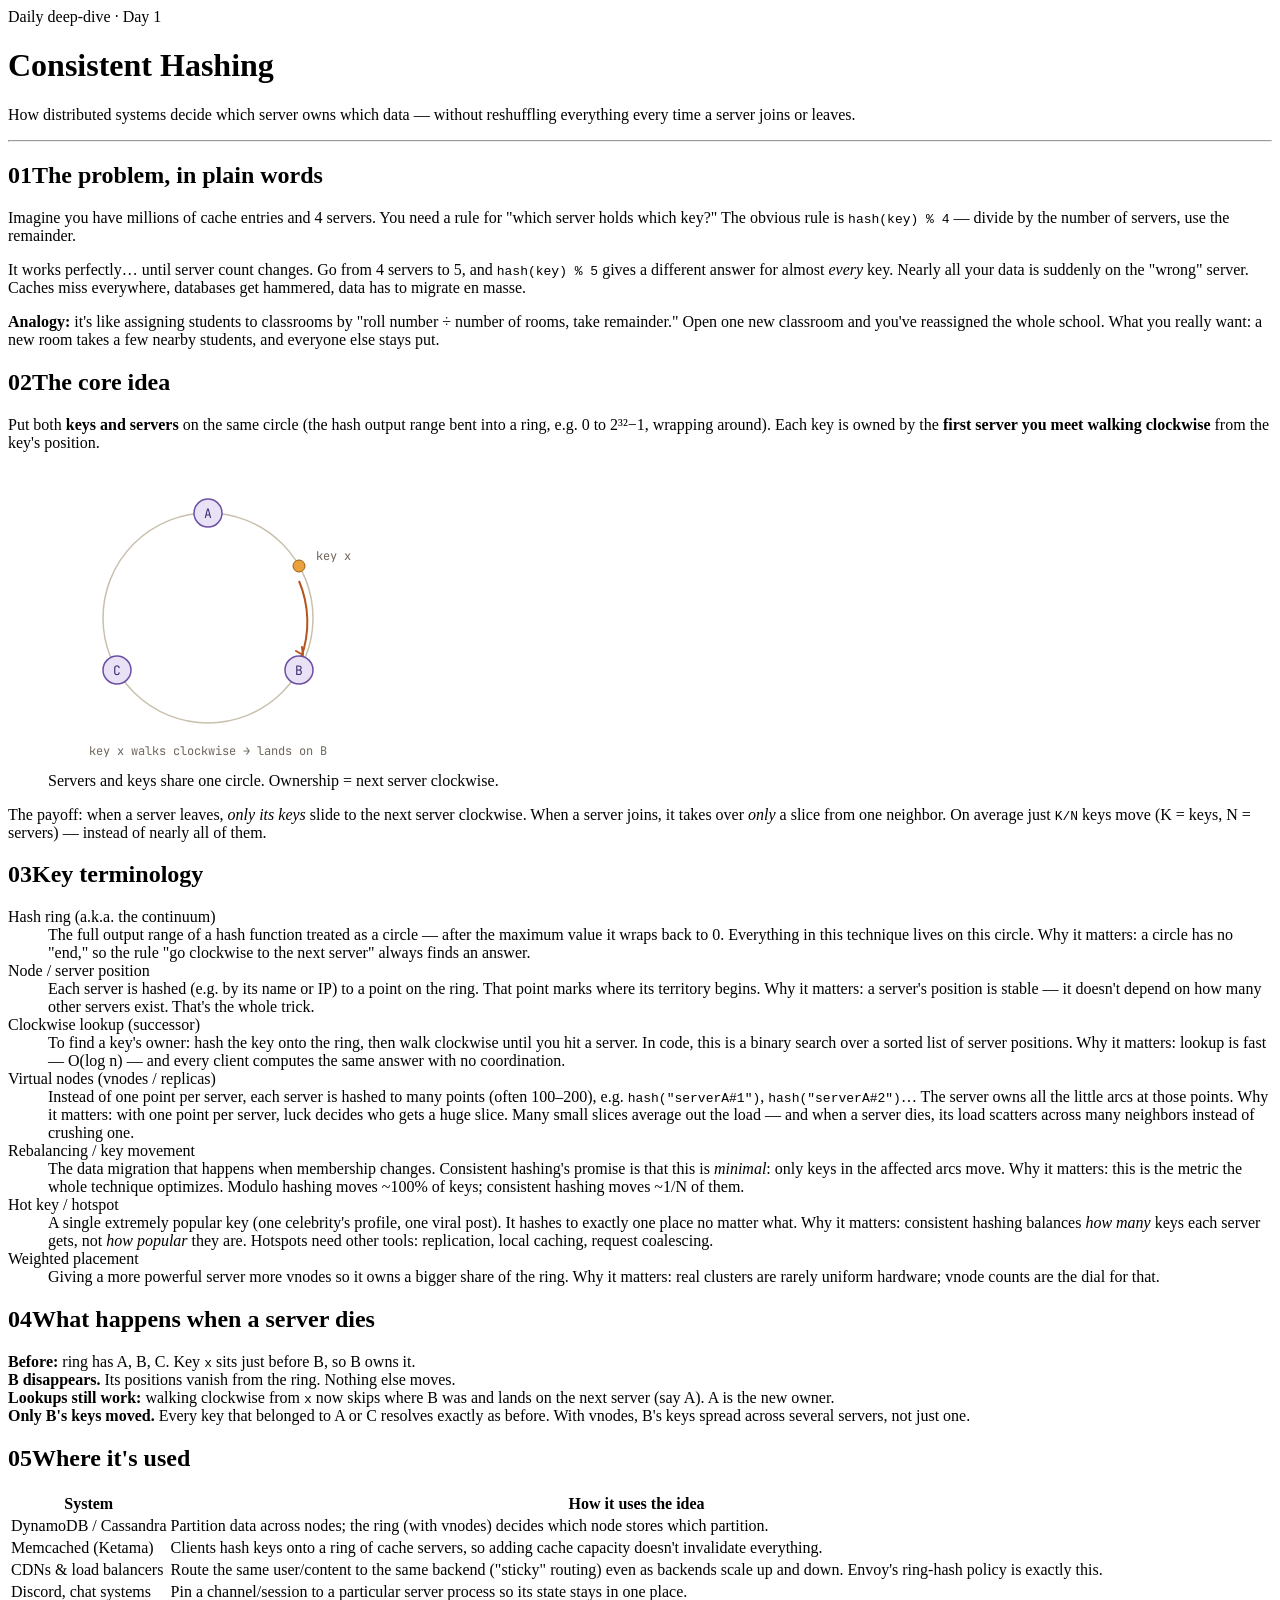
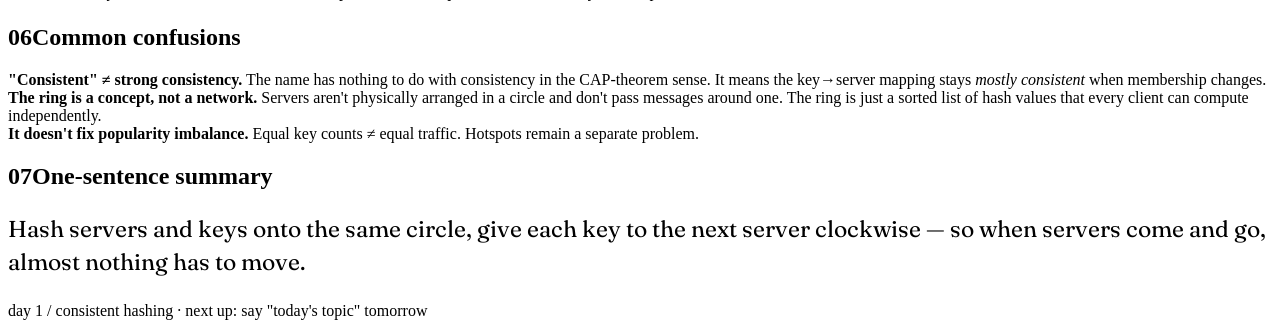
==== 01-consistent-hashing.html @ d34bf7d4 "Added nva files" ====
<!DOCTYPE html>
<html lang="en">
<head>
<meta charset="UTF-8">
<meta name="viewport" content="width=device-width, initial-scale=1.0">
<title>Consistent Hashing</title>
<link rel="preconnect" href="https://fonts.googleapis.com">
<link href="https://fonts.googleapis.com/css2?family=Fraunces:opsz,wght@9..144,400;9..144,600;9..144,700&family=Newsreader:ital,opsz,wght@0,6..72,400;0,6..72,500;1,6..72,400&family=JetBrains+Mono:wght@400;500&display=swap" rel="stylesheet">
  <link rel="stylesheet" href="assets/base.css">
<link rel="stylesheet" href="assets/nav.css">
</head>
<body>
<div class="page">

  <div class="kicker">Daily deep-dive · Day 1</div>
  <h1>Consistent Hashing</h1>
  <p class="lede">How distributed systems decide which server owns which data — without reshuffling everything every time a server joins or leaves.</p>

  <hr class="divider">

  <h2><span class="num">01</span>The problem, in plain words</h2>
  <p>Imagine you have millions of cache entries and 4 servers. You need a rule for "which server holds which key?" The obvious rule is <code>hash(key) % 4</code> — divide by the number of servers, use the remainder.</p>
  <p>It works perfectly… until server count changes. Go from 4 servers to 5, and <code>hash(key) % 5</code> gives a different answer for almost <em>every</em> key. Nearly all your data is suddenly on the "wrong" server. Caches miss everywhere, databases get hammered, data has to migrate en masse.</p>
  <div class="analogy">
    <strong>Analogy:</strong> it's like assigning students to classrooms by "roll number ÷ number of rooms, take remainder." Open one new classroom and you've reassigned the whole school. What you really want: a new room takes a few nearby students, and everyone else stays put.
  </div>

  <h2><span class="num">02</span>The core idea</h2>
  <p>Put both <strong>keys and servers</strong> on the same circle (the hash output range bent into a ring, e.g. 0 to 2³²−1, wrapping around). Each key is owned by the <strong>first server you meet walking clockwise</strong> from the key's position.</p>

  <figure>
    <svg width="320" height="300" viewBox="0 0 320 300" role="img" aria-label="Hash ring with three servers and two keys">
      <circle cx="160" cy="150" r="105" fill="none" stroke="#c9c0ae" stroke-width="1.5"/>
      <path d="M251 113 A105 105 0 0 1 253 190" fill="none" stroke="#b4541e" stroke-width="2"/>
      <path d="M255 187 l-7 -4 m7 4 l-1 -8" stroke="#b4541e" stroke-width="2" fill="none" stroke-linecap="round"/>
      <circle cx="160" cy="45" r="14" fill="#e9e1f5" stroke="#6a4fa3" stroke-width="1.5"/>
      <text x="160" y="50" text-anchor="middle" font-family="JetBrains Mono" font-size="13" fill="#3f2d70">A</text>
      <circle cx="251" cy="202" r="14" fill="#e9e1f5" stroke="#6a4fa3" stroke-width="1.5"/>
      <text x="251" y="207" text-anchor="middle" font-family="JetBrains Mono" font-size="13" fill="#3f2d70">B</text>
      <circle cx="69" cy="202" r="14" fill="#e9e1f5" stroke="#6a4fa3" stroke-width="1.5"/>
      <text x="69" y="207" text-anchor="middle" font-family="JetBrains Mono" font-size="13" fill="#3f2d70">C</text>
      <circle cx="251" cy="98" r="6" fill="#e8a13c" stroke="#9a6010" stroke-width="1"/>
      <text x="268" y="92" font-family="JetBrains Mono" font-size="12" fill="#6f675c">key x</text>
      <text x="160" y="287" text-anchor="middle" font-family="JetBrains Mono" font-size="12" fill="#6f675c">key x walks clockwise → lands on B</text>
    </svg>
    <figcaption>Servers and keys share one circle. Ownership = next server clockwise.</figcaption>
  </figure>

  <p>The payoff: when a server leaves, <em>only its keys</em> slide to the next server clockwise. When a server joins, it takes over <em>only</em> a slice from one neighbor. On average just <code>K/N</code> keys move (K = keys, N = servers) — instead of nearly all of them.</p>

  <h2><span class="num">03</span>Key terminology</h2>
  <dl class="term-grid">
    <div class="term">
      <dt>Hash ring <span class="pron">(a.k.a. the continuum)</span></dt>
      <dd>The full output range of a hash function treated as a circle — after the maximum value it wraps back to 0. Everything in this technique lives on this circle.
      <span class="so-what">Why it matters: a circle has no "end," so the rule "go clockwise to the next server" always finds an answer.</span></dd>
    </div>
    <div class="term">
      <dt>Node / server position</dt>
      <dd>Each server is hashed (e.g. by its name or IP) to a point on the ring. That point marks where its territory begins.
      <span class="so-what">Why it matters: a server's position is stable — it doesn't depend on how many other servers exist. That's the whole trick.</span></dd>
    </div>
    <div class="term">
      <dt>Clockwise lookup <span class="pron">(successor)</span></dt>
      <dd>To find a key's owner: hash the key onto the ring, then walk clockwise until you hit a server. In code, this is a binary search over a sorted list of server positions.
      <span class="so-what">Why it matters: lookup is fast — O(log n) — and every client computes the same answer with no coordination.</span></dd>
    </div>
    <div class="term">
      <dt>Virtual nodes <span class="pron">(vnodes / replicas)</span></dt>
      <dd>Instead of one point per server, each server is hashed to many points (often 100–200), e.g. <code>hash("serverA#1")</code>, <code>hash("serverA#2")</code>… The server owns all the little arcs at those points.
      <span class="so-what">Why it matters: with one point per server, luck decides who gets a huge slice. Many small slices average out the load — and when a server dies, its load scatters across many neighbors instead of crushing one.</span></dd>
    </div>
    <div class="term">
      <dt>Rebalancing / key movement</dt>
      <dd>The data migration that happens when membership changes. Consistent hashing's promise is that this is <em>minimal</em>: only keys in the affected arcs move.
      <span class="so-what">Why it matters: this is the metric the whole technique optimizes. Modulo hashing moves ~100% of keys; consistent hashing moves ~1/N of them.</span></dd>
    </div>
    <div class="term">
      <dt>Hot key / hotspot</dt>
      <dd>A single extremely popular key (one celebrity's profile, one viral post). It hashes to exactly one place no matter what.
      <span class="so-what">Why it matters: consistent hashing balances <em>how many</em> keys each server gets, not <em>how popular</em> they are. Hotspots need other tools: replication, local caching, request coalescing.</span></dd>
    </div>
    <div class="term">
      <dt>Weighted placement</dt>
      <dd>Giving a more powerful server more vnodes so it owns a bigger share of the ring.
      <span class="so-what">Why it matters: real clusters are rarely uniform hardware; vnode counts are the dial for that.</span></dd>
    </div>
  </dl>

  <h2><span class="num">04</span>What happens when a server dies</h2>
  <div class="steps">
    <div class="step"><div class="body"><strong>Before:</strong> ring has A, B, C. Key <code>x</code> sits just before B, so B owns it.</div></div>
    <div class="step"><div class="body"><strong>B disappears.</strong> Its positions vanish from the ring. Nothing else moves.</div></div>
    <div class="step"><div class="body"><strong>Lookups still work:</strong> walking clockwise from <code>x</code> now skips where B was and lands on the next server (say A). A is the new owner.</div></div>
    <div class="step"><div class="body"><strong>Only B's keys moved.</strong> Every key that belonged to A or C resolves exactly as before. With vnodes, B's keys spread across several servers, not just one.</div></div>
  </div>

  <h2><span class="num">05</span>Where it's used</h2>
  <table>
    <tr><th>System</th><th>How it uses the idea</th></tr>
    <tr><td>DynamoDB / Cassandra</td><td>Partition data across nodes; the ring (with vnodes) decides which node stores which partition.</td></tr>
    <tr><td>Memcached (Ketama)</td><td>Clients hash keys onto a ring of cache servers, so adding cache capacity doesn't invalidate everything.</td></tr>
    <tr><td>CDNs &amp; load balancers</td><td>Route the same user/content to the same backend ("sticky" routing) even as backends scale up and down. Envoy's ring-hash policy is exactly this.</td></tr>
    <tr><td>Discord, chat systems</td><td>Pin a channel/session to a particular server process so its state stays in one place.</td></tr>
  </table>

  <h2><span class="num">06</span>Common confusions</h2>
  <div class="pitfall"><strong>"Consistent" ≠ strong consistency.</strong> The name has nothing to do with consistency in the CAP-theorem sense. It means the key→server mapping stays <em>mostly consistent</em> when membership changes.</div>
  <div class="pitfall"><strong>The ring is a concept, not a network.</strong> Servers aren't physically arranged in a circle and don't pass messages around one. The ring is just a sorted list of hash values that every client can compute independently.</div>
  <div class="pitfall"><strong>It doesn't fix popularity imbalance.</strong> Equal key counts ≠ equal traffic. Hotspots remain a separate problem.</div>

  <h2><span class="num">07</span>One-sentence summary</h2>
  <p style="font-family:'Fraunces',serif; font-size:23px; line-height:1.45;">Hash servers and keys onto the same circle, give each key to the next server clockwise — so when servers come and go, almost nothing has to move.</p>

  <div class="footer-note">day 1 / consistent hashing · next up: say "today's topic" tomorrow</div>

</div>
<script src="assets/topics.js"></script>
<script src="assets/nav.js"></script>
</body>
</html>
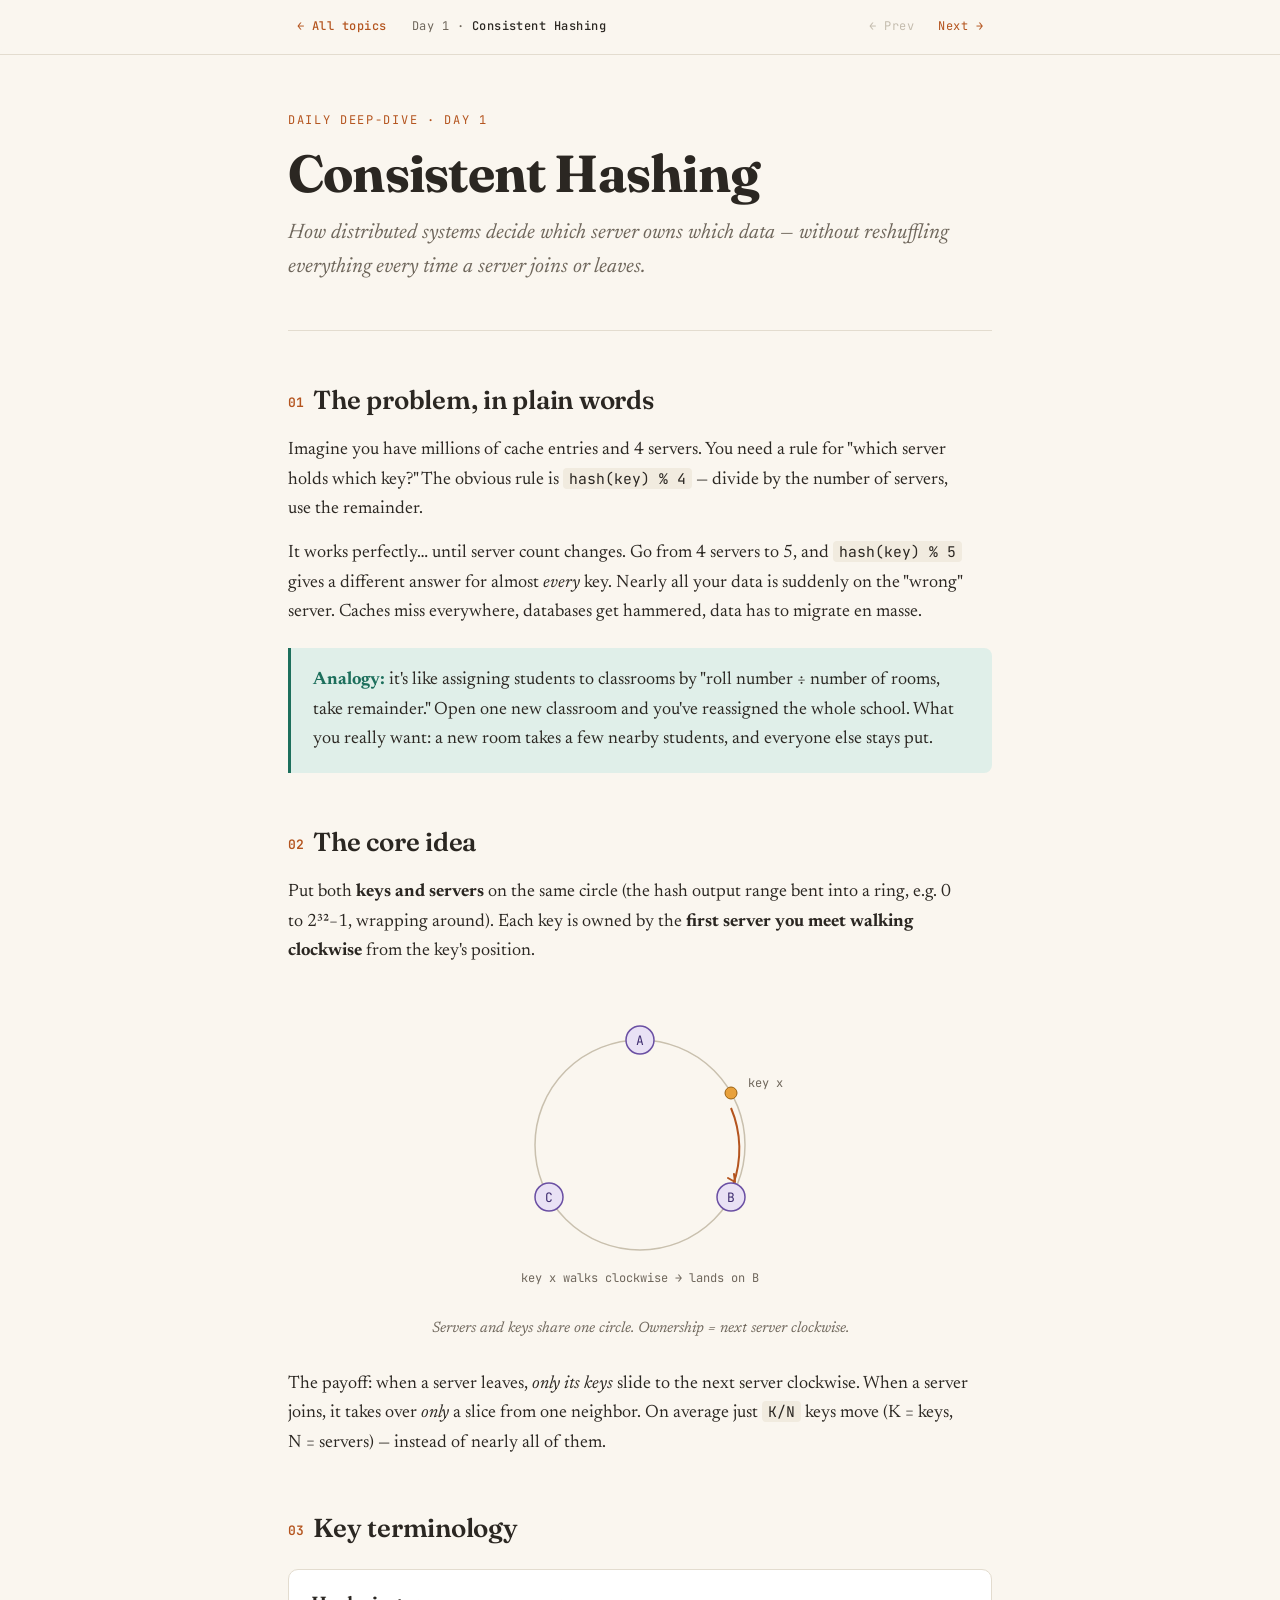
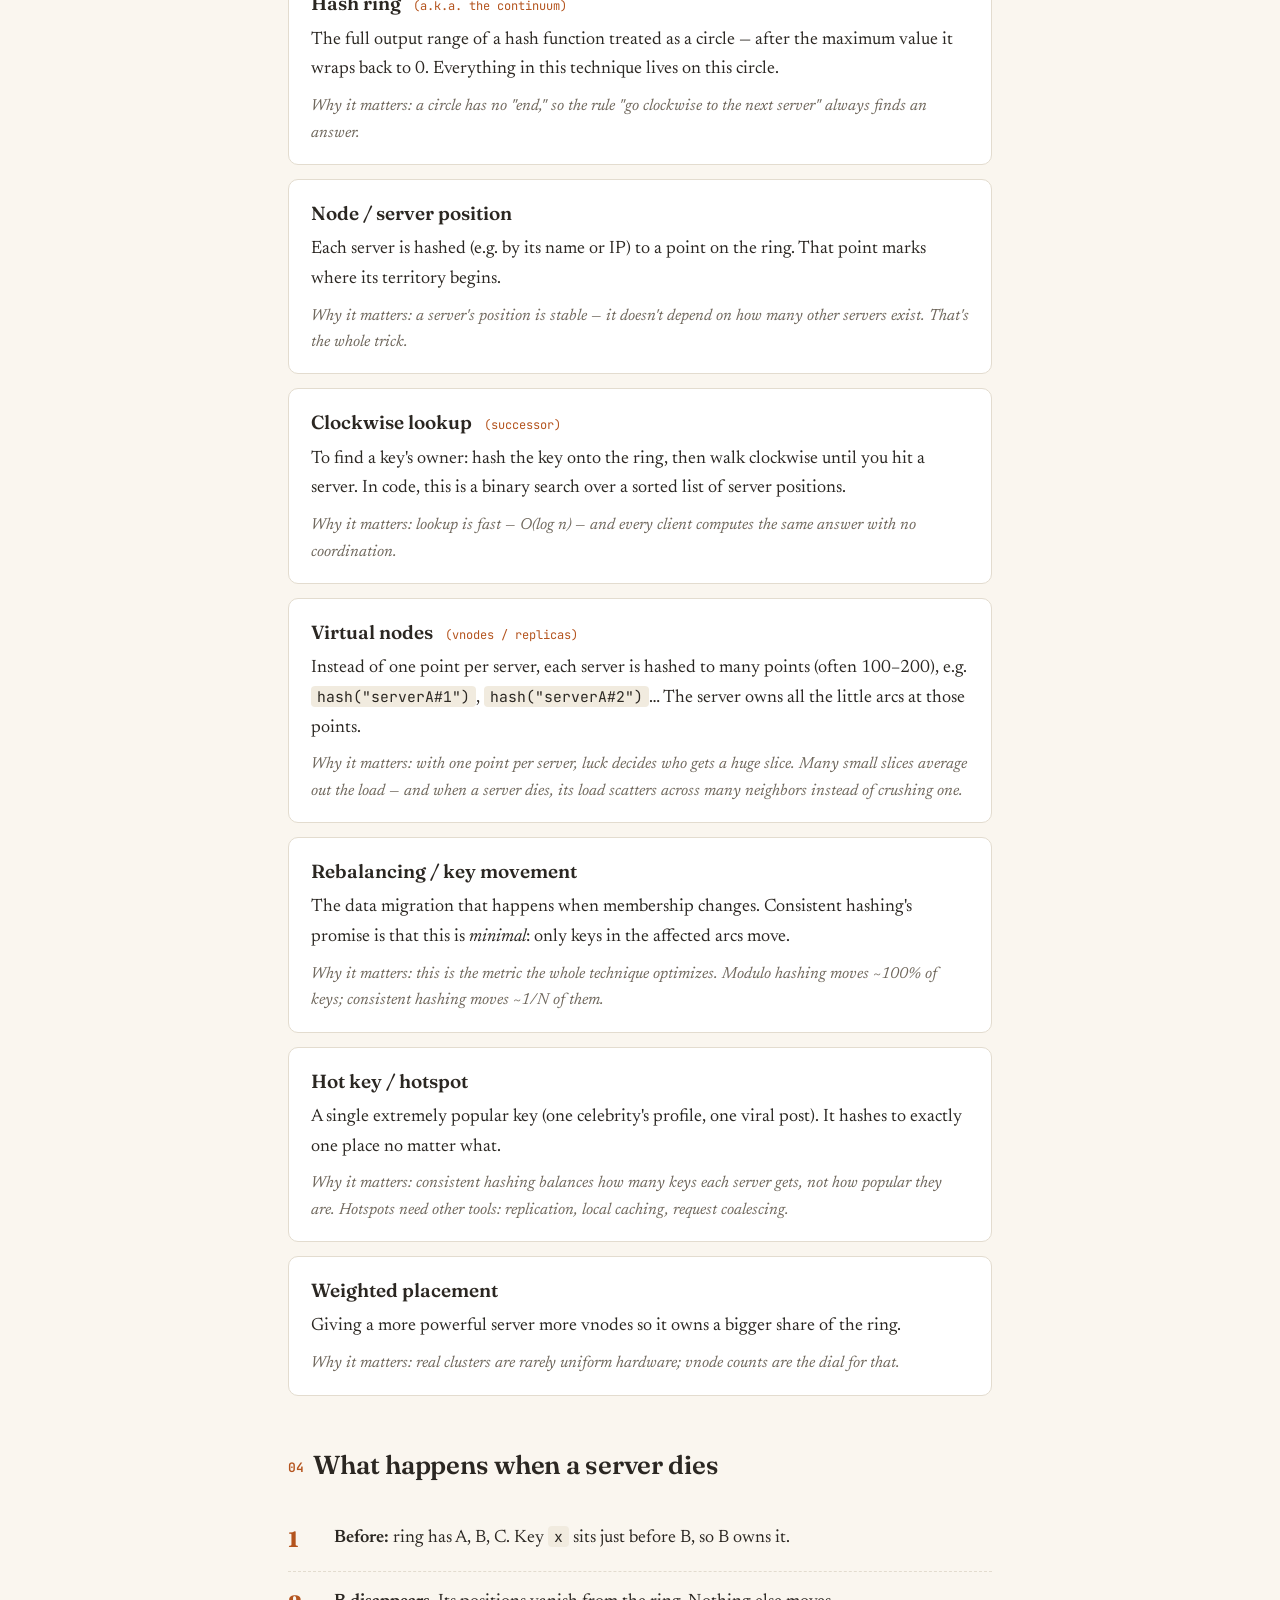
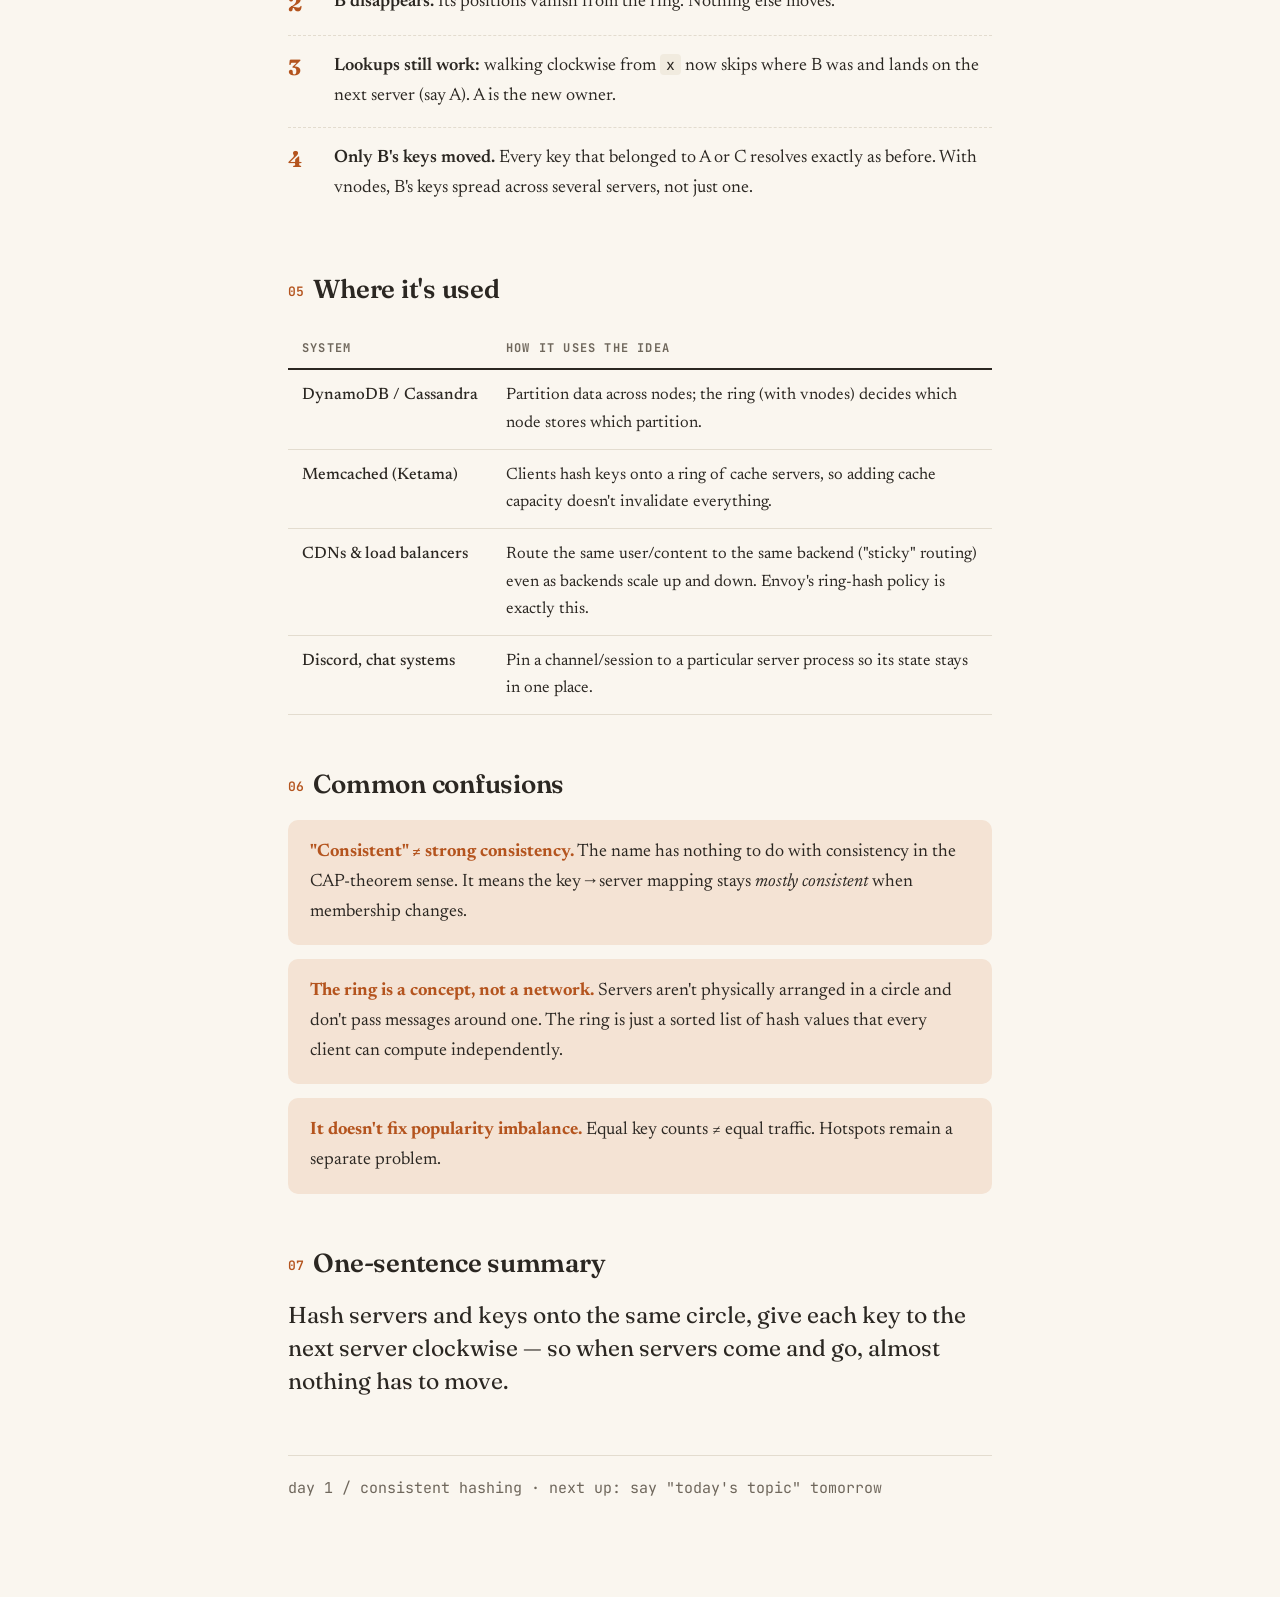
==== commit 9bdf9b4a: "Added tags" ====
--- a/01-consistent-hashing.html
+++ b/01-consistent-hashing.html
@@ -3,7 +3,23 @@
 <head>
 <meta charset="UTF-8">
 <meta name="viewport" content="width=device-width, initial-scale=1.0">
-<title>Consistent Hashing</title>
+<!-- meta:start (generated by tools/sync-meta.js — edit assets/topics.js) -->
+<meta name="description" content="How distributed systems decide which server owns which data — without reshuffling everything when a server joins or leaves.">
+<link rel="canonical" href="https://eplisoncygni.github.io/byte-size-system-design/01-consistent-hashing.html">
+<link rel="icon" type="image/svg+xml" href="assets/favicon.svg">
+<meta name="theme-color" content="#faf6ef">
+<meta property="og:type" content="article">
+<meta property="og:site_name" content="Byte-Size System Design">
+<meta property="og:title" content="Day 1 · Consistent Hashing">
+<meta property="og:description" content="How distributed systems decide which server owns which data — without reshuffling everything when a server joins or leaves.">
+<meta property="og:url" content="https://eplisoncygni.github.io/byte-size-system-design/01-consistent-hashing.html">
+<meta property="og:image" content="https://eplisoncygni.github.io/byte-size-system-design/assets/og/01-consistent-hashing.png">
+<meta property="og:image:width" content="1200">
+<meta property="og:image:height" content="630">
+<meta property="og:image:alt" content="Day 1 · Consistent Hashing">
+<meta name="twitter:card" content="summary_large_image">
+<!-- meta:end -->
+<title>Day 1 · Consistent Hashing</title>
 <link rel="preconnect" href="https://fonts.googleapis.com">
 <link href="https://fonts.googleapis.com/css2?family=Fraunces:opsz,wght@9..144,400;9..144,600;9..144,700&family=Newsreader:ital,opsz,wght@0,6..72,400;0,6..72,500;1,6..72,400&family=JetBrains+Mono:wght@400;500&display=swap" rel="stylesheet">
   <link rel="stylesheet" href="assets/base.css">
--- a/assets/base.css
+++ b/assets/base.css
@@ -0,0 +1,176 @@
+/* Shared base styles for every deep-dive doc.
+   Page-specific rules (diagrams, one-off cards) stay inline in each doc. */
+:root {
+    --paper: #faf6ef;
+    --ink: #2b2722;
+    --muted: #6f675c;
+    --line: #e3dccf;
+    --accent: #b4541e;
+    --accent-soft: #f4e3d4;
+    --teal: #1d6f5c;
+    --teal-soft: #e0efe9;
+    --card: #ffffff;
+  }
+  * { margin: 0; padding: 0; box-sizing: border-box; }
+  body {
+    background: var(--paper);
+    color: var(--ink);
+    font-family: 'Newsreader', Georgia, serif;
+    font-size: 18px;
+    line-height: 1.65;
+  }
+  .page { max-width: 760px; margin: 0 auto; padding: 56px 28px 96px; }
+
+  .kicker {
+    font-family: 'JetBrains Mono', monospace;
+    font-size: 12px;
+    letter-spacing: 0.14em;
+    text-transform: uppercase;
+    color: var(--accent);
+    margin-bottom: 14px;
+  }
+  h1 {
+    font-family: 'Fraunces', serif;
+    font-size: clamp(34px, 6vw, 52px);
+    font-weight: 700;
+    line-height: 1.08;
+    letter-spacing: -0.015em;
+    margin-bottom: 16px;
+  }
+  .lede { font-size: 21px; color: var(--muted); font-style: italic; max-width: 60ch; }
+
+  .divider { border: none; border-top: 1px solid var(--line); margin: 44px 0; }
+
+  h2 {
+    font-family: 'Fraunces', serif;
+    font-size: 26px;
+    font-weight: 600;
+    margin: 48px 0 14px;
+    letter-spacing: -0.01em;
+  }
+  h2 .num {
+    font-family: 'JetBrains Mono', monospace;
+    font-size: 13px;
+    color: var(--accent);
+    vertical-align: middle;
+    margin-right: 10px;
+  }
+  p { margin-bottom: 14px; max-width: 68ch; }
+  code {
+    font-family: 'JetBrains Mono', monospace;
+    font-size: 0.82em;
+    background: #f1ebdf;
+    padding: 1px 6px;
+    border-radius: 4px;
+  }
+
+  .analogy {
+    background: var(--teal-soft);
+    border-left: 3px solid var(--teal);
+    padding: 18px 22px;
+    margin: 20px 0 26px;
+    border-radius: 0 8px 8px 0;
+  }
+  .analogy strong { color: var(--teal); }
+
+  .term-grid { display: grid; grid-template-columns: 1fr; gap: 14px; margin: 20px 0; }
+  .term {
+    background: var(--card);
+    border: 1px solid var(--line);
+    border-radius: 10px;
+    padding: 18px 22px;
+  }
+  .term dt {
+    font-family: 'Fraunces', serif;
+    font-weight: 600;
+    font-size: 19px;
+    margin-bottom: 6px;
+  }
+  .term dt .pron {
+    font-family: 'JetBrains Mono', monospace;
+    font-weight: 400;
+    font-size: 12px;
+    color: var(--accent);
+    margin-left: 8px;
+  }
+  .term dd { color: var(--ink); }
+  .term dd .so-what {
+    display: block;
+    margin-top: 8px;
+    font-style: italic;
+    color: var(--muted);
+    font-size: 16px;
+  }
+
+  .steps { counter-reset: step; margin: 22px 0; }
+  .step {
+    display: flex;
+    gap: 18px;
+    padding: 16px 0;
+    border-bottom: 1px dashed var(--line);
+  }
+  .step:last-child { border-bottom: none; }
+  .step::before {
+    counter-increment: step;
+    content: counter(step);
+    font-family: 'Fraunces', serif;
+    font-weight: 700;
+    font-size: 22px;
+    color: var(--accent);
+    flex: 0 0 28px;
+    line-height: 1.4;
+  }
+  .step .body strong { font-weight: 600; }
+
+  figure { margin: 28px 0; text-align: center; }
+  /* Diagrams are authored at a fixed width but all carry a viewBox, so
+     letting them scale keeps every SVG inside the column on phones. */
+  figure svg { max-width: 100%; height: auto; }
+  figcaption {
+    font-size: 15px;
+    color: var(--muted);
+    font-style: italic;
+    margin-top: 10px;
+  }
+
+  table { width: 100%; border-collapse: collapse; margin: 18px 0; font-size: 16.5px; }
+  th {
+    font-family: 'JetBrains Mono', monospace;
+    font-size: 12px;
+    letter-spacing: 0.1em;
+    text-transform: uppercase;
+    text-align: left;
+    color: var(--muted);
+    padding: 10px 14px;
+    border-bottom: 2px solid var(--ink);
+  }
+  td { padding: 12px 14px; border-bottom: 1px solid var(--line); vertical-align: top; }
+  td:first-child { font-weight: 500; white-space: nowrap; }
+
+  .pitfall {
+    background: var(--accent-soft);
+    border-radius: 10px;
+    padding: 18px 22px;
+    margin: 14px 0;
+  }
+  .pitfall strong { color: var(--accent); }
+
+  .footer-note {
+    margin-top: 56px;
+    padding-top: 20px;
+    border-top: 1px solid var(--line);
+    font-size: 15px;
+    color: var(--muted);
+    font-family: 'JetBrains Mono', monospace;
+  }
+
+/* Shared flow-diagram styles (used by the WAL & LSM write-path SVGs).
+   Harmless on pages without those SVG elements. */
+.d-box   { fill: #ffffff; stroke: #9aa39a; }
+.d-log   { fill: #f6dca6; stroke: #b4541e; }
+.d-data  { fill: #e9e1f5; stroke: #6a4fa3; }
+.d-mem   { fill: #e0efe9; stroke: #1d6f5c; }
+.d-label { font-family: 'JetBrains Mono', monospace; font-size: 13px; fill: #2b2722; }
+.d-small { font-family: 'JetBrains Mono', monospace; font-size: 11px; fill: #6f675c; }
+.d-arrow { stroke: #b4541e; stroke-width: 2; fill: none; }
+.d-arrow-soft { stroke: #9aa39a; stroke-width: 1.5; fill: none; stroke-dasharray: 5 4; }
--- a/assets/nav.css
+++ b/assets/nav.css
@@ -0,0 +1,124 @@
+/* ── Shared navigation, matched to the deep-dive doc palette ──
+   Loaded by every page. Edit here to restyle nav across the whole site. */
+
+:root {
+  --nav-paper: #faf6ef;
+  --nav-ink: #2b2722;
+  --nav-muted: #6f675c;
+  --nav-line: #e3dccf;
+  --nav-accent: #b4541e;
+  --nav-accent-soft: #f4e3d4;
+}
+
+/* Top strip on each doc — sits above the .page content */
+.site-nav {
+  position: sticky;
+  top: 0;
+  z-index: 50;
+  background: rgba(250, 246, 239, 0.86);
+  backdrop-filter: saturate(1.2) blur(8px);
+  -webkit-backdrop-filter: saturate(1.2) blur(8px);
+  border-bottom: 1px solid var(--nav-line);
+}
+.site-nav__inner {
+  max-width: 760px;
+  margin: 0 auto;
+  padding: 12px 28px;
+  display: flex;
+  align-items: center;
+  gap: 16px;
+  font-family: 'JetBrains Mono', monospace;
+  font-size: 12px;
+  letter-spacing: 0.04em;
+}
+.site-nav a {
+  color: var(--nav-accent);
+  text-decoration: none;
+  white-space: nowrap;
+  border-radius: 6px;
+  padding: 5px 9px;
+  transition: background 0.15s ease, color 0.15s ease;
+}
+.site-nav a:hover { background: var(--nav-accent-soft); }
+.site-nav a:focus-visible {
+  outline: 2px solid var(--nav-accent);
+  outline-offset: 2px;
+}
+.site-nav__home { font-weight: 500; }
+.site-nav__here {
+  color: var(--nav-muted);
+  overflow: hidden;
+  text-overflow: ellipsis;
+  white-space: nowrap;
+  flex: 1 1 auto;
+  min-width: 0;
+}
+.site-nav__here b { color: var(--nav-ink); font-weight: 500; }
+.site-nav__seq { display: flex; gap: 6px; flex: 0 0 auto; }
+.site-nav__seq a[aria-disabled="true"] {
+  color: #c4bcae;
+  pointer-events: none;
+}
+
+@media (max-width: 560px) {
+  .site-nav__here { display: none; }        /* keep the strip clean on phones */
+  .site-nav__inner { padding: 10px 20px; }
+}
+
+/* ── Index / hub page ── */
+.hub { max-width: 760px; margin: 0 auto; padding: 64px 28px 96px; }
+.hub__kicker {
+  font-family: 'JetBrains Mono', monospace;
+  font-size: 12px; letter-spacing: 0.14em; text-transform: uppercase;
+  color: var(--nav-accent); margin-bottom: 14px;
+}
+.hub h1 {
+  font-family: 'Fraunces', serif;
+  font-size: clamp(34px, 6vw, 52px); font-weight: 700;
+  line-height: 1.08; letter-spacing: -0.015em; margin-bottom: 16px;
+}
+.hub__lede {
+  font-family: 'Newsreader', Georgia, serif;
+  font-size: 21px; color: var(--nav-muted); font-style: italic;
+  max-width: 60ch; margin-bottom: 44px;
+}
+.hub__list { display: grid; gap: 12px; }
+.hub__item {
+  display: flex; align-items: flex-start; gap: 16px;
+  padding: 18px 22px;
+  background: #fff; border: 1px solid var(--nav-line); border-radius: 10px;
+  text-decoration: none; color: var(--nav-ink);
+  transition: border-color 0.15s ease, transform 0.15s ease, box-shadow 0.15s ease;
+}
+.hub__item:hover {
+  border-color: var(--nav-accent);
+  transform: translateY(-1px);
+  box-shadow: 0 6px 18px rgba(180, 84, 30, 0.08);
+}
+.hub__item:focus-visible { outline: 2px solid var(--nav-accent); outline-offset: 2px; }
+.hub__day {
+  font-family: 'JetBrains Mono', monospace; font-size: 13px;
+  color: var(--nav-accent); flex: 0 0 auto; width: 52px;
+  line-height: 1.6;              /* optically align with the title beside it */
+}
+.hub__text { display: flex; flex-direction: column; gap: 5px; min-width: 0; }
+.hub__title { font-family: 'Fraunces', serif; font-size: 20px; font-weight: 600; }
+.hub__blurb {
+  font-family: 'Newsreader', Georgia, serif;
+  font-size: 16px; line-height: 1.5;
+  color: var(--nav-muted);
+}
+
+@media (max-width: 560px) {
+  .hub__item { flex-direction: column; gap: 6px; }
+  .hub__day { line-height: 1.2; }
+}
+.hub__foot {
+  margin-top: 56px; padding-top: 20px; border-top: 1px solid var(--nav-line);
+  font-family: 'JetBrains Mono', monospace; font-size: 15px; color: var(--nav-muted);
+}
+
+@media (prefers-reduced-motion: reduce) {
+  .hub__item, .site-nav a { transition: none; }
+  .hub__item:hover { transform: none; }
+}
